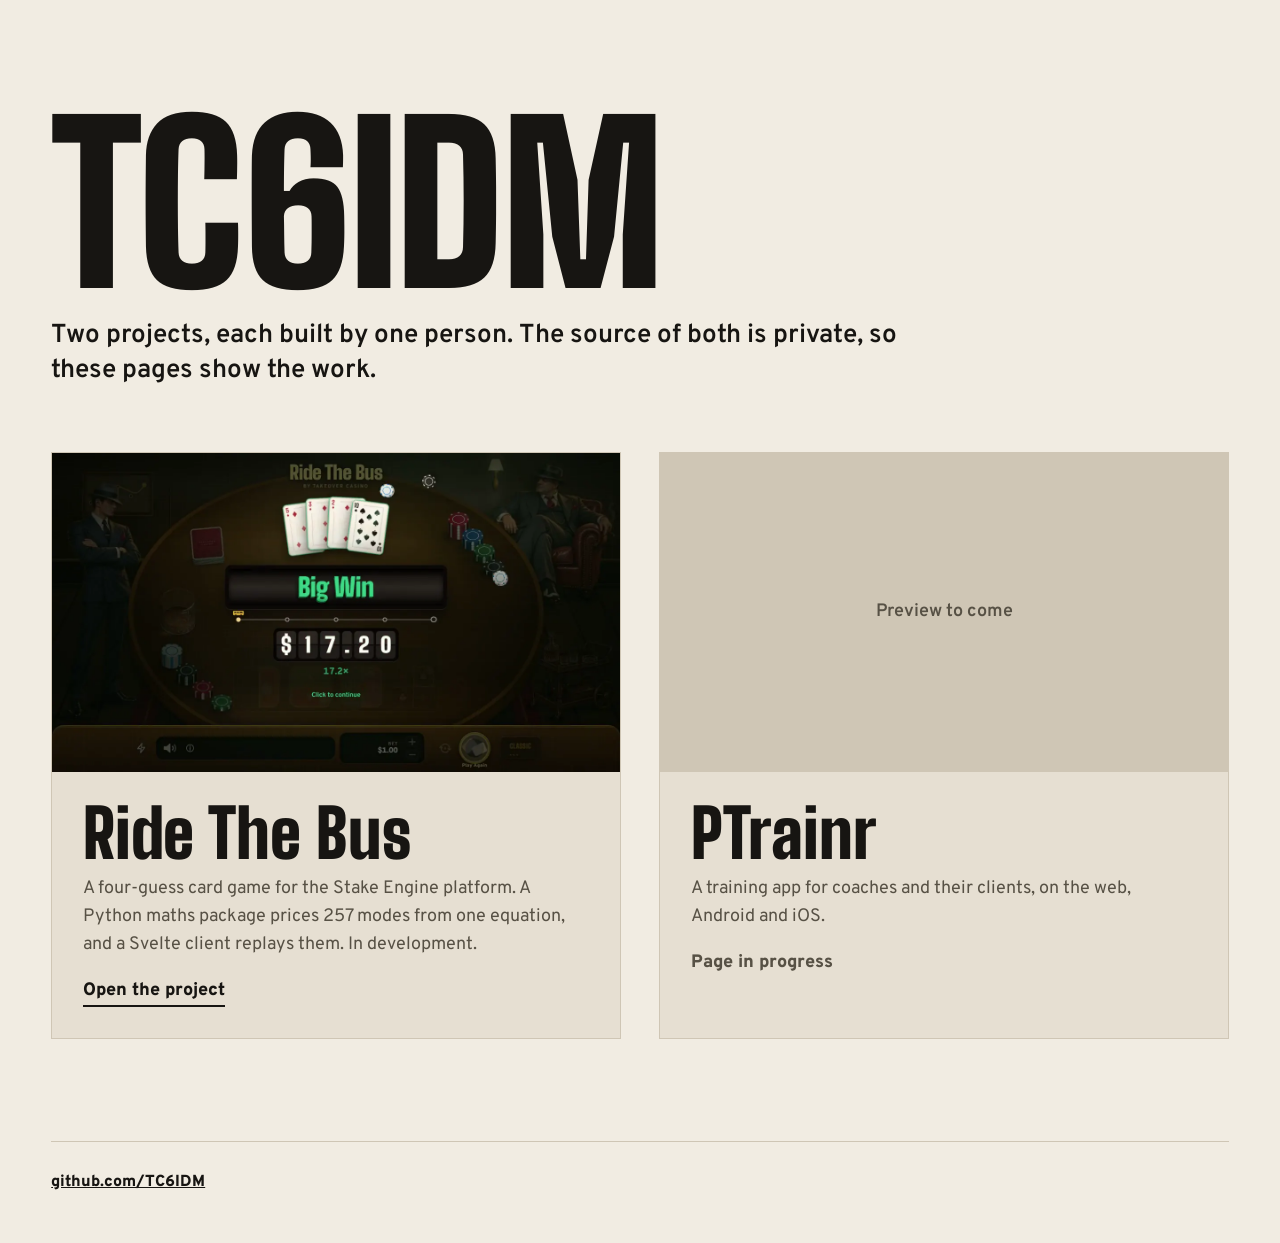
==== index.html @ 2880fa62 "Home page with a preview of each project, and the repo's own rules (TC6IDM/Ride-The-Bus#39) index.ht" ====
<!doctype html>
<html lang="en">
<head>
<meta charset="utf-8">
<meta name="viewport" content="width=device-width, initial-scale=1">
<title>TC6IDM</title>
<meta name="description" content="Two projects by TC6IDM: Ride The Bus, a card game for the Stake Engine platform, and PTrainr, a training app for coaches and clients.">
<link rel="icon" href="data:image/svg+xml,%3Csvg xmlns='http://www.w3.org/2000/svg' viewBox='0 0 32 32'%3E%3Crect width='32' height='32' rx='7' fill='%23171512'/%3E%3Ctext x='16' y='22' text-anchor='middle' font-family='Arial' font-weight='900' font-size='15' fill='%23f1ece2'%3ETC%3C/text%3E%3C/svg%3E">
<meta name="color-scheme" content="light dark">
<link rel="preconnect" href="https://fonts.googleapis.com">
<link rel="preconnect" href="https://fonts.gstatic.com" crossorigin>
<link href="https://fonts.googleapis.com/css2?family=Big+Shoulders+Display:wght@800;900&family=Overpass:wght@400;600;800&display=swap" rel="stylesheet">
<style>
:root{
  --ground:#f1ece2; --card:#e6dfd2; --edge:#cfc6b5; --ink:#171512; --ink-2:#575145; --focus:#8a6410;
  --m:clamp(16px,4vw,56px);
  --display:'Big Shoulders Display','Overpass',sans-serif; --body:'Overpass',system-ui,sans-serif;
}
@media (prefers-color-scheme:dark){:root{
  --ground:#12110f; --card:#1c1a17; --edge:#35312a; --ink:#f1ece2; --ink-2:#b5ad9e; --focus:#f5d78c;
}}
*{box-sizing:border-box}
html{-webkit-text-size-adjust:100%}
body{margin:0;background:var(--ground);color:var(--ink);font:400 18px/1.55 var(--body)}
a{color:inherit}
:focus-visible{outline:3px solid var(--focus);outline-offset:4px}
.skip{position:absolute;left:-9999px}
.skip:focus{left:var(--m);top:12px;background:var(--ink);color:var(--ground);padding:8px 14px;z-index:5}
.wrap{max-width:1360px;margin:0 auto;padding:0 var(--m)}
header{padding:clamp(40px,9vw,120px) 0 clamp(28px,5vw,64px)}
h1{margin:0;font:900 clamp(72px,17vw,240px)/.82 var(--display);letter-spacing:-.01em}
.lede{margin:24px 0 0;max-width:34em;font-size:clamp(19px,1.2vw + 14px,26px);line-height:1.35;font-weight:600}
.projects{display:grid;gap:clamp(20px,3vw,40px);grid-template-columns:1fr;padding-bottom:clamp(48px,8vw,112px)}
@media (min-width:900px){.projects{grid-template-columns:1fr 1fr}}
.project{position:relative;display:flex;flex-direction:column;background:var(--card);border:1px solid var(--edge)}
.shot{aspect-ratio:16/9;background:#0b2016;overflow:hidden}
.shot img{display:block;width:100%;height:100%;object-fit:cover;transition:transform .5s cubic-bezier(.2,.7,.2,1)}
.shot.none{display:grid;place-items:center;background:var(--edge);color:var(--ink-2);font-weight:600}
.text{padding:clamp(18px,2.4vw,32px)}
h2{margin:0;font:900 clamp(40px,4vw + 16px,72px)/.9 var(--display)}
h2 a{text-decoration:none}
h2 a::after{content:"";position:absolute;inset:0}
.text p{margin:12px 0 0;color:var(--ink-2);max-width:32em}
.go{display:inline-block;margin-top:18px;font-weight:800;color:var(--ink);border-bottom:2px solid currentColor}
.soon{display:inline-block;margin-top:18px;font-weight:800;color:var(--ink-2)}
@media (hover:hover) and (prefers-reduced-motion:no-preference){.project:hover .shot img{transform:scale(1.03)}}
footer{border-top:1px solid var(--edge);padding:28px 0 48px;color:var(--ink-2);font-size:16px}
footer a{color:var(--ink);font-weight:800}
</style>
</head>
<body>
<a class="skip" href="#projects">Skip to the projects</a>
<div class="wrap">
  <header>
    <h1>TC6IDM</h1>
    <p class="lede">Two projects, each built by one person. The source of both is private, so these pages show the work.</p>
  </header>
  <main id="projects" class="projects">
    <article class="project">
      <div class="shot"><img src="ride-the-bus/media/round-classic-hero-poster.webp" width="1280" height="720" alt="The Ride The Bus table after a round: four cards fanned over a Big Win board reading $17.20 of demo money."></div>
      <div class="text">
        <h2><a href="ride-the-bus/">Ride The Bus</a></h2>
        <p>A four-guess card game for the Stake Engine platform. A Python maths package prices 257 modes from one equation, and a Svelte client replays them. In development.</p>
        <span class="go" aria-hidden="true">Open the project</span>
      </div>
    </article>
    <article class="project">
      <div class="shot none" role="img" aria-label="No preview yet">Preview to come</div>
      <div class="text">
        <h2>PTrainr</h2>
        <p>A training app for coaches and their clients, on the web, Android and iOS.</p>
        <span class="soon">Page in progress</span>
      </div>
    </article>
  </main>
  <footer>
    <a href="https://github.com/TC6IDM">github.com/TC6IDM</a>
  </footer>
</div>
</body>
</html>
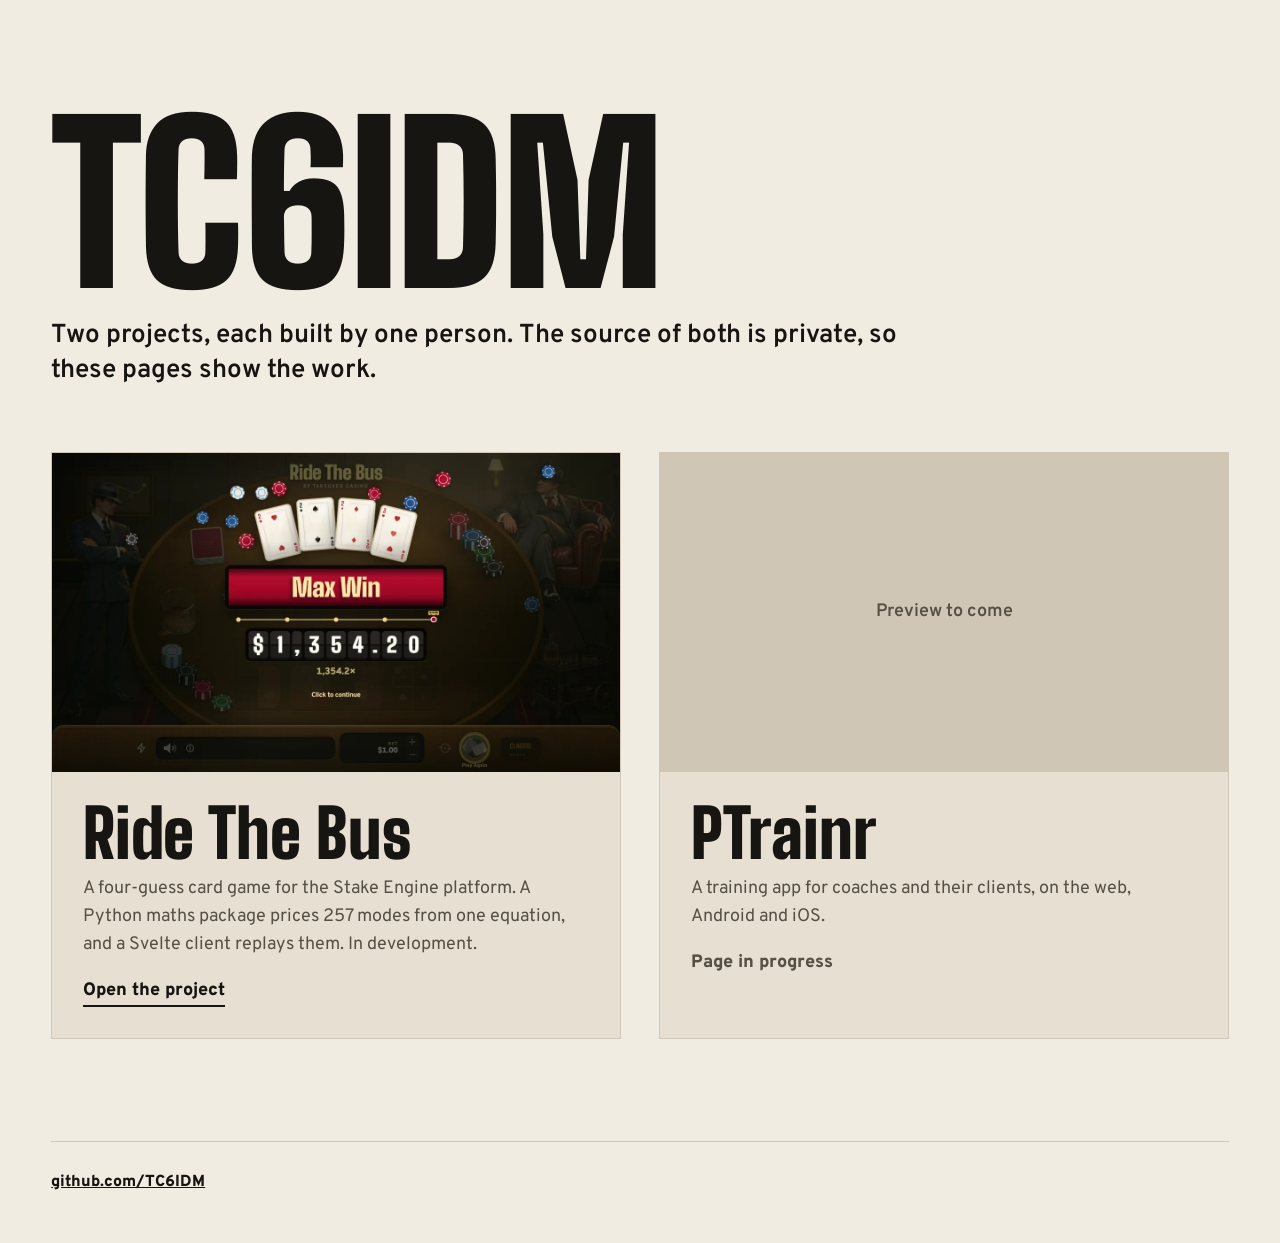
==== commit 33e184ac: "Home page: the Ride The Bus preview is the Max Win takeover (TC6IDM/Ride-The-Bus#39) Co-Authored-By:" ====
--- a/index.html
+++ b/index.html
@@ -57,7 +57,7 @@
   </header>
   <main id="projects" class="projects">
     <article class="project">
-      <div class="shot"><img src="ride-the-bus/media/round-classic-hero-poster.webp" width="1280" height="720" alt="The Ride The Bus table after a round: four cards fanned over a Big Win board reading $17.20 of demo money."></div>
+      <div class="shot"><img src="ride-the-bus/media/takeover-max-still.webp" width="1280" height="720" alt="The Ride The Bus table at a Max Win: four cards fanned over a crimson Max Win board reading $1,354.20 of demo money, chips in the air."></div>
       <div class="text">
         <h2><a href="ride-the-bus/">Ride The Bus</a></h2>
         <p>A four-guess card game for the Stake Engine platform. A Python maths package prices 257 modes from one equation, and a Svelte client replays them. In development.</p>
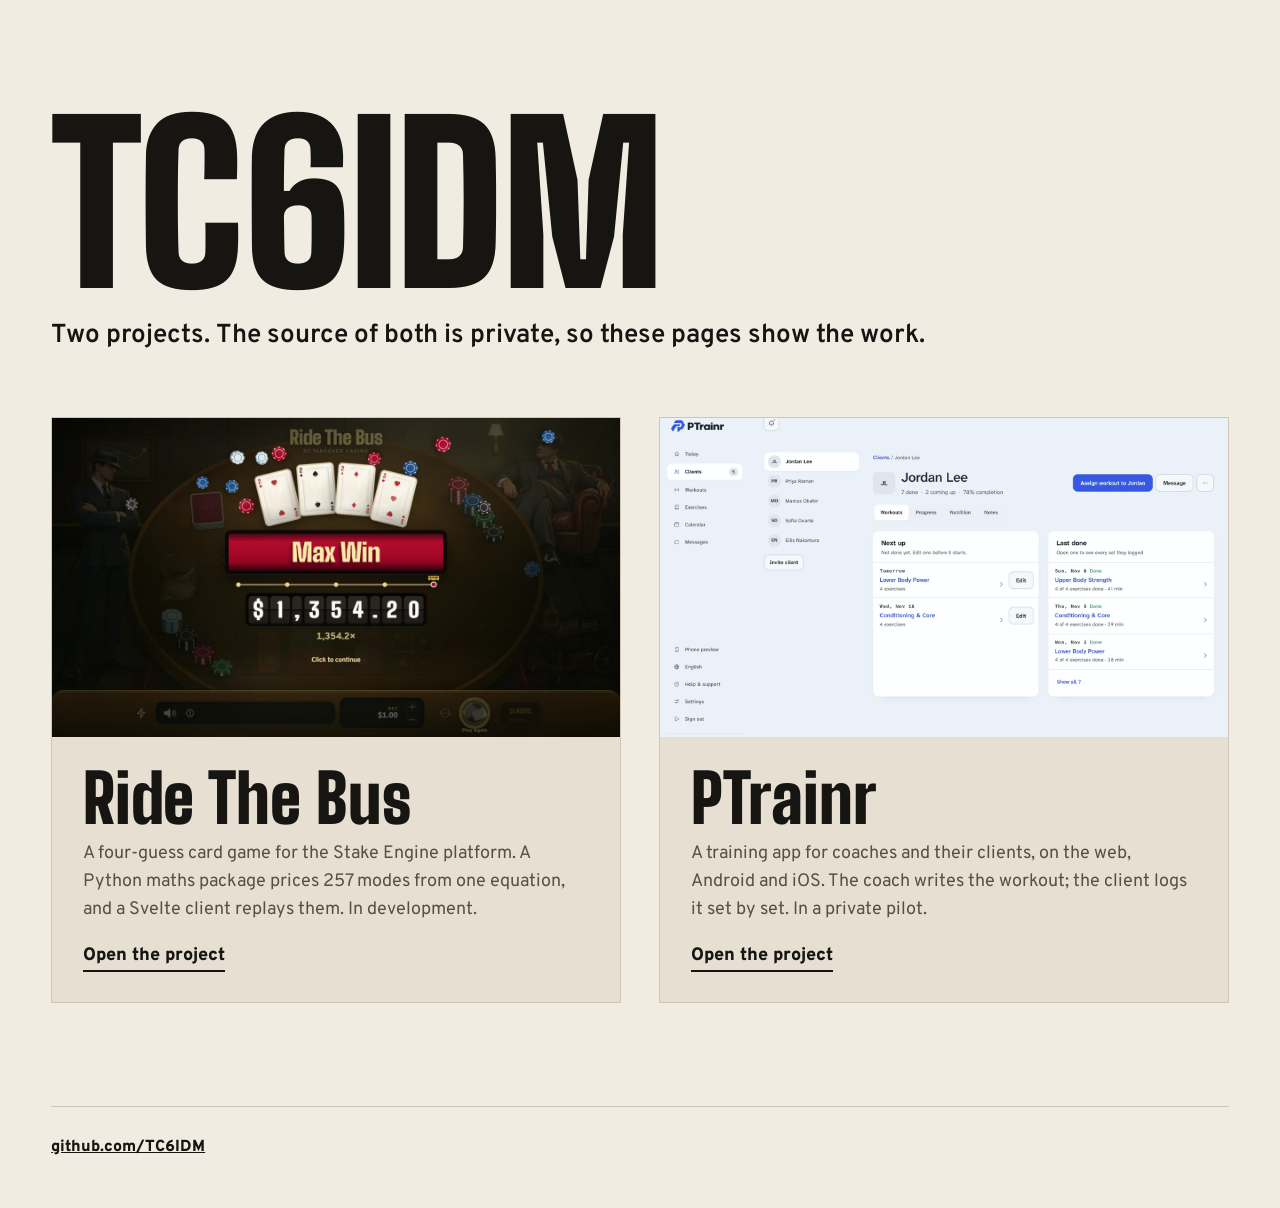
==== commit 0ffe1b44: "PTrainr page built from direction C, and linked from the home page (TC6IDM/PTrainer#477) A sticky ba" ====
--- a/index.html
+++ b/index.html
@@ -53,7 +53,7 @@
 <div class="wrap">
   <header>
     <h1>TC6IDM</h1>
-    <p class="lede">Two projects, each built by one person. The source of both is private, so these pages show the work.</p>
+    <p class="lede">Two projects. The source of both is private, so these pages show the work.</p>
   </header>
   <main id="projects" class="projects">
     <article class="project">
@@ -65,11 +65,11 @@
       </div>
     </article>
     <article class="project">
-      <div class="shot none" role="img" aria-label="No preview yet">Preview to come</div>
+      <div class="shot"><img src="ptrainr/img/desk-trainer-client-day.webp" width="1600" height="956" alt="PTrainr on a desktop: a coach's page for one client, with the next workouts and the finished ones."></div>
       <div class="text">
-        <h2>PTrainr</h2>
-        <p>A training app for coaches and their clients, on the web, Android and iOS.</p>
-        <span class="soon">Page in progress</span>
+        <h2><a href="ptrainr/">PTrainr</a></h2>
+        <p>A training app for coaches and their clients, on the web, Android and iOS. The coach writes the workout; the client logs it set by set. In a private pilot.</p>
+        <span class="go" aria-hidden="true">Open the project</span>
       </div>
     </article>
   </main>
